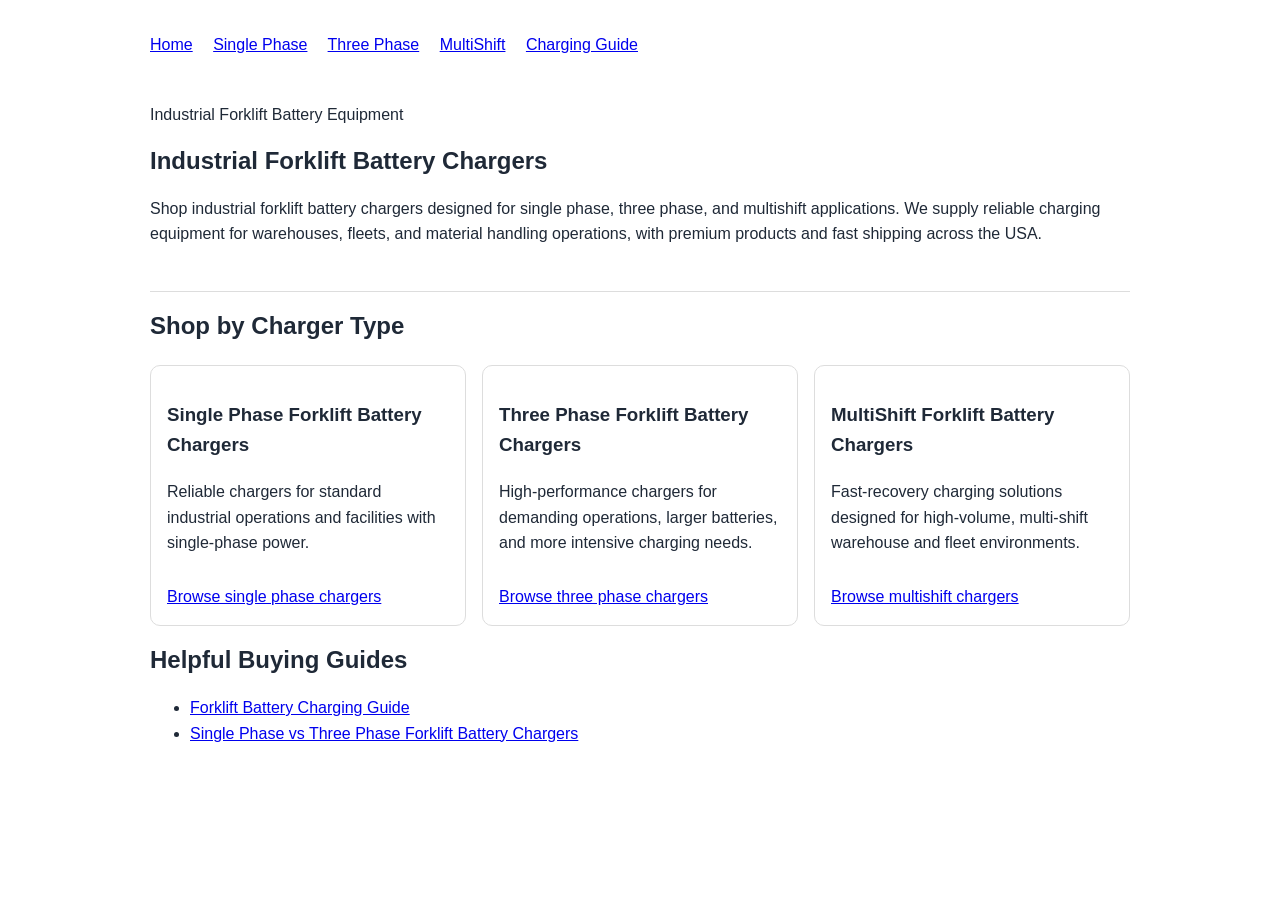
==== index.html @ 3c58dee1 "Add SEO demo pages for forklift site" ====
<!doctype html>
<html lang="en">
<head>
  <meta charset="utf-8">
  <meta name="viewport" content="width=device-width, initial-scale=1">
  <title>Forklift Battery Chargers | Industrial Charging Equipment</title>
  <meta name="description" content="Industrial forklift battery chargers for warehouses and material-handling fleets. Single-phase, three-phase, and multishift chargers shipped fast across the USA.">
  <link rel="canonical" href="https://tyc0on.github.io/forklift/">
  <style>
    body{font-family:Arial,sans-serif;max-width:980px;margin:0 auto;padding:32px;line-height:1.6;color:#1f2937}nav a{margin-right:16px}h1,h2{line-height:1.2}.hero{padding:28px 0;border-bottom:1px solid #ddd}.cards{display:grid;grid-template-columns:repeat(auto-fit,minmax(240px,1fr));gap:16px;margin-top:24px}.card{border:1px solid #ddd;border-radius:10px;padding:16px}.cta{display:inline-block;margin-top:12px}
  </style>
</head>
<body>
  <nav>
    <a href="./">Home</a>
    <a href="single-phase.html">Single Phase</a>
    <a href="three-phase.html">Three Phase</a>
    <a href="multishift-chargers.html">MultiShift</a>
    <a href="forklift-battery-charging.html">Charging Guide</a>
  </nav>
  <section class="hero">
    <p>Industrial Forklift Battery Equipment</p>
    <h1>Industrial Forklift Battery Chargers</h1>
    <p>Shop industrial forklift battery chargers designed for single phase, three phase, and multishift applications. We supply reliable charging equipment for warehouses, fleets, and material handling operations, with premium products and fast shipping across the USA.</p>
  </section>
  <h2>Shop by Charger Type</h2>
  <div class="cards">
    <div class="card"><h3>Single Phase Forklift Battery Chargers</h3><p>Reliable chargers for standard industrial operations and facilities with single-phase power.</p><a class="cta" href="single-phase.html">Browse single phase chargers</a></div>
    <div class="card"><h3>Three Phase Forklift Battery Chargers</h3><p>High-performance chargers for demanding operations, larger batteries, and more intensive charging needs.</p><a class="cta" href="three-phase.html">Browse three phase chargers</a></div>
    <div class="card"><h3>MultiShift Forklift Battery Chargers</h3><p>Fast-recovery charging solutions designed for high-volume, multi-shift warehouse and fleet environments.</p><a class="cta" href="multishift-chargers.html">Browse multishift chargers</a></div>
  </div>
  <h2>Helpful Buying Guides</h2>
  <ul>
    <li><a href="forklift-battery-charging.html">Forklift Battery Charging Guide</a></li>
    <li><a href="single-phase-vs-three-phase.html">Single Phase vs Three Phase Forklift Battery Chargers</a></li>
  </ul>
</body>
</html>
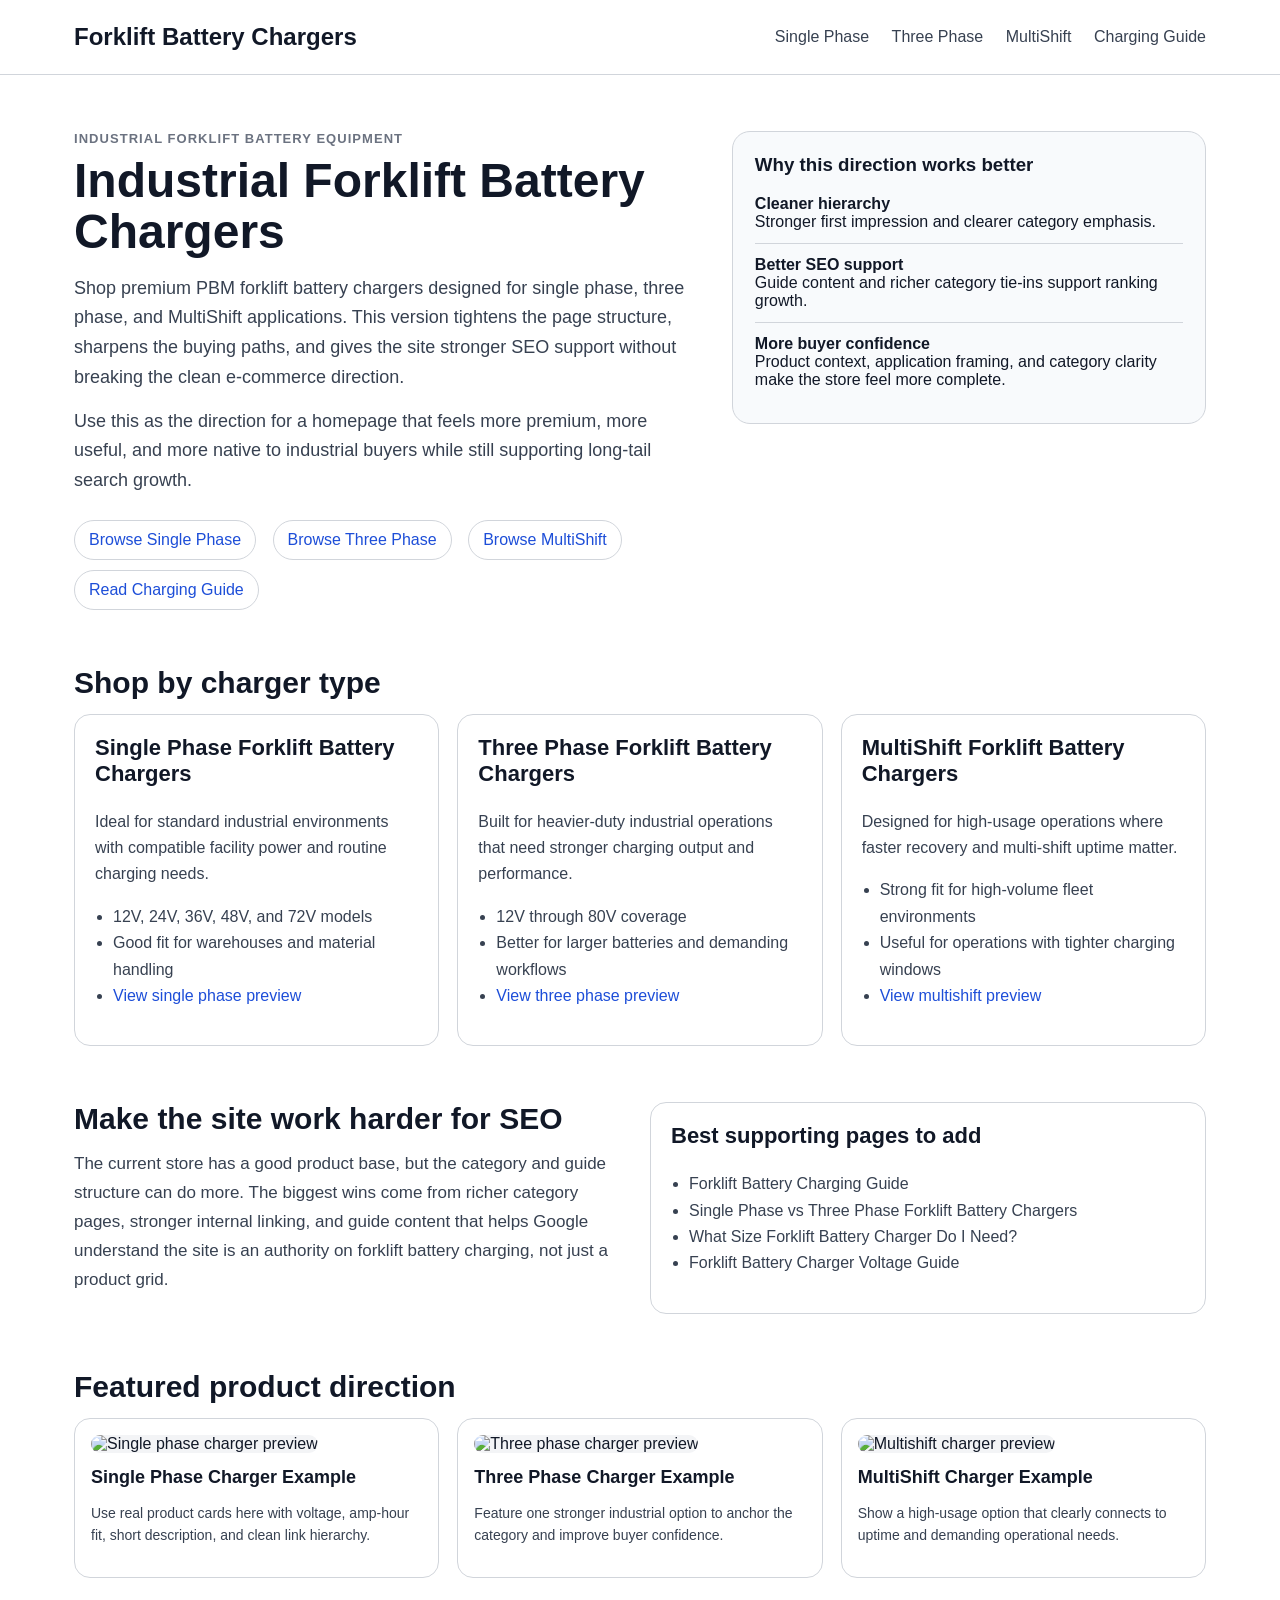
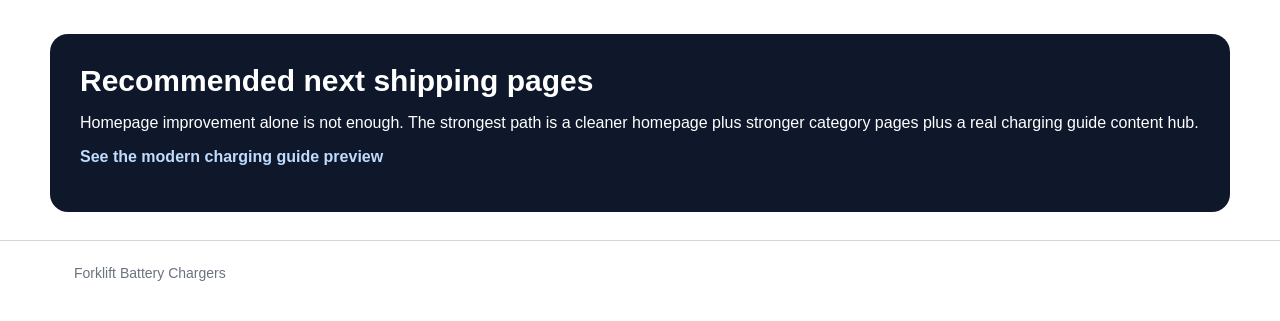
==== commit 1a1002d6: "Add modern homepage and category preview pass with SEO direction" ====
--- a/index.html
+++ b/index.html
@@ -3,36 +3,111 @@
 <head>
   <meta charset="utf-8">
   <meta name="viewport" content="width=device-width, initial-scale=1">
-  <title>Forklift Battery Chargers | Industrial Charging Equipment</title>
-  <meta name="description" content="Industrial forklift battery chargers for warehouses and material-handling fleets. Single-phase, three-phase, and multishift chargers shipped fast across the USA.">
+  <title>Industrial Forklift Battery Chargers | Single & Three Phase | PBM</title>
+  <meta name="description" content="Shop premium PBM forklift battery chargers including single phase, three phase, and MultiShift models from 12 Volt to 80 Volt. Reliable industrial charging solutions shipped across the USA.">
   <link rel="canonical" href="https://tyc0on.github.io/forklift/">
   <style>
-    body{font-family:Arial,sans-serif;max-width:980px;margin:0 auto;padding:32px;line-height:1.6;color:#1f2937}nav a{margin-right:16px}h1,h2{line-height:1.2}.hero{padding:28px 0;border-bottom:1px solid #ddd}.cards{display:grid;grid-template-columns:repeat(auto-fit,minmax(240px,1fr));gap:16px;margin-top:24px}.card{border:1px solid #ddd;border-radius:10px;padding:16px}.cta{display:inline-block;margin-top:12px}
+    :root{--text:#111827;--muted:#4b5563;--line:#d1d5db;--accent:#0f172a;--soft:#f8fafc;--link:#1d4ed8}
+    *{box-sizing:border-box}body{margin:0;font-family:Arial,Helvetica,sans-serif;color:var(--text);background:#fff}
+    a{color:var(--link);text-decoration:none}a:hover{text-decoration:underline}.wrap{max-width:1180px;margin:0 auto;padding:0 24px}
+    header{border-bottom:1px solid var(--line);background:#fff;position:sticky;top:0;z-index:20}.top{display:flex;align-items:center;justify-content:space-between;height:74px}.brand{font-size:24px;font-weight:700;color:#111827}nav a{margin-left:18px;color:#374151}
+    .hero{padding:56px 0 28px}.hero-grid{display:grid;grid-template-columns:1.25fr .95fr;gap:34px;align-items:start}.eyebrow{font-size:13px;letter-spacing:.08em;text-transform:uppercase;color:#6b7280;font-weight:700}.hero h1{font-size:48px;line-height:1.06;margin:10px 0 16px}.hero p{font-size:18px;line-height:1.65;color:#374151;margin:0 0 14px}.panel{background:var(--soft);border:1px solid var(--line);border-radius:18px;padding:22px}.panel h3{margin-top:0}.stat{padding:12px 0;border-top:1px solid var(--line)}.stat:first-of-type{border-top:0;padding-top:0}
+    .section{padding:28px 0}.section h2{font-size:30px;margin:0 0 14px}.section p.lead{font-size:17px;line-height:1.7;color:#374151;margin:0}
+    .grid-3{display:grid;grid-template-columns:repeat(3,1fr);gap:18px}.card{border:1px solid var(--line);border-radius:16px;padding:20px;background:#fff}.card h3{margin-top:0;font-size:22px}.card p{line-height:1.65;color:#374151}.card ul{padding-left:18px;color:#374151;line-height:1.65}
+    .featured{display:grid;grid-template-columns:repeat(3,1fr);gap:18px}.product{border:1px solid var(--line);border-radius:16px;padding:16px;background:#fff}.product img{width:100%;height:180px;object-fit:cover;border-radius:12px;background:#f3f4f6}.product h4{font-size:18px;margin:14px 0 10px}.product p{font-size:14px;line-height:1.6;color:#374151}
+    .split{display:grid;grid-template-columns:1fr 1fr;gap:20px}.cta{background:#0f172a;color:#fff;border-radius:18px;padding:30px}.cta a{color:#bfdbfe;font-weight:700}.pill-links a{display:inline-block;margin:10px 12px 0 0;padding:10px 14px;border:1px solid var(--line);border-radius:999px}
+    footer{border-top:1px solid var(--line);padding:24px 0 40px;color:#6b7280;font-size:14px}
+    @media (max-width: 960px){.hero-grid,.grid-3,.featured,.split{grid-template-columns:1fr}nav{display:none}.hero h1{font-size:38px}}
   </style>
 </head>
 <body>
-  <nav>
-    <a href="./">Home</a>
-    <a href="single-phase.html">Single Phase</a>
-    <a href="three-phase.html">Three Phase</a>
-    <a href="multishift-chargers.html">MultiShift</a>
-    <a href="forklift-battery-charging.html">Charging Guide</a>
-  </nav>
-  <section class="hero">
-    <p>Industrial Forklift Battery Equipment</p>
-    <h1>Industrial Forklift Battery Chargers</h1>
-    <p>Shop industrial forklift battery chargers designed for single phase, three phase, and multishift applications. We supply reliable charging equipment for warehouses, fleets, and material handling operations, with premium products and fast shipping across the USA.</p>
-  </section>
-  <h2>Shop by Charger Type</h2>
-  <div class="cards">
-    <div class="card"><h3>Single Phase Forklift Battery Chargers</h3><p>Reliable chargers for standard industrial operations and facilities with single-phase power.</p><a class="cta" href="single-phase.html">Browse single phase chargers</a></div>
-    <div class="card"><h3>Three Phase Forklift Battery Chargers</h3><p>High-performance chargers for demanding operations, larger batteries, and more intensive charging needs.</p><a class="cta" href="three-phase.html">Browse three phase chargers</a></div>
-    <div class="card"><h3>MultiShift Forklift Battery Chargers</h3><p>Fast-recovery charging solutions designed for high-volume, multi-shift warehouse and fleet environments.</p><a class="cta" href="multishift-chargers.html">Browse multishift chargers</a></div>
-  </div>
-  <h2>Helpful Buying Guides</h2>
-  <ul>
-    <li><a href="forklift-battery-charging.html">Forklift Battery Charging Guide</a></li>
-    <li><a href="single-phase-vs-three-phase.html">Single Phase vs Three Phase Forklift Battery Chargers</a></li>
-  </ul>
+  <header>
+    <div class="wrap top">
+      <div class="brand">Forklift Battery Chargers</div>
+      <nav>
+        <a href="single-phase-modern.html">Single Phase</a>
+        <a href="three-phase-modern.html">Three Phase</a>
+        <a href="multishift-modern.html">MultiShift</a>
+        <a href="forklift-battery-charging-modern.html">Charging Guide</a>
+      </nav>
+    </div>
+  </header>
+
+  <main>
+    <section class="hero">
+      <div class="wrap hero-grid">
+        <div>
+          <div class="eyebrow">Industrial forklift battery equipment</div>
+          <h1>Industrial Forklift Battery Chargers</h1>
+          <p>Shop premium PBM forklift battery chargers designed for single phase, three phase, and MultiShift applications. This version tightens the page structure, sharpens the buying paths, and gives the site stronger SEO support without breaking the clean e-commerce direction.</p>
+          <p>Use this as the direction for a homepage that feels more premium, more useful, and more native to industrial buyers while still supporting long-tail search growth.</p>
+          <div class="pill-links">
+            <a href="single-phase-modern.html">Browse Single Phase</a>
+            <a href="three-phase-modern.html">Browse Three Phase</a>
+            <a href="multishift-modern.html">Browse MultiShift</a>
+            <a href="forklift-battery-charging-modern.html">Read Charging Guide</a>
+          </div>
+        </div>
+        <aside class="panel">
+          <h3>Why this direction works better</h3>
+          <div class="stat"><strong>Cleaner hierarchy</strong><br><span>Stronger first impression and clearer category emphasis.</span></div>
+          <div class="stat"><strong>Better SEO support</strong><br><span>Guide content and richer category tie-ins support ranking growth.</span></div>
+          <div class="stat"><strong>More buyer confidence</strong><br><span>Product context, application framing, and category clarity make the store feel more complete.</span></div>
+        </aside>
+      </div>
+    </section>
+
+    <section class="section">
+      <div class="wrap">
+        <h2>Shop by charger type</h2>
+        <div class="grid-3">
+          <div class="card"><h3>Single Phase Forklift Battery Chargers</h3><p>Ideal for standard industrial environments with compatible facility power and routine charging needs.</p><ul><li>12V, 24V, 36V, 48V, and 72V models</li><li>Good fit for warehouses and material handling</li><li><a href="single-phase-modern.html">View single phase preview</a></li></ul></div>
+          <div class="card"><h3>Three Phase Forklift Battery Chargers</h3><p>Built for heavier-duty industrial operations that need stronger charging output and performance.</p><ul><li>12V through 80V coverage</li><li>Better for larger batteries and demanding workflows</li><li><a href="three-phase-modern.html">View three phase preview</a></li></ul></div>
+          <div class="card"><h3>MultiShift Forklift Battery Chargers</h3><p>Designed for high-usage operations where faster recovery and multi-shift uptime matter.</p><ul><li>Strong fit for high-volume fleet environments</li><li>Useful for operations with tighter charging windows</li><li><a href="multishift-modern.html">View multishift preview</a></li></ul></div>
+        </div>
+      </div>
+    </section>
+
+    <section class="section">
+      <div class="wrap split">
+        <div>
+          <h2>Make the site work harder for SEO</h2>
+          <p class="lead">The current store has a good product base, but the category and guide structure can do more. The biggest wins come from richer category pages, stronger internal linking, and guide content that helps Google understand the site is an authority on forklift battery charging, not just a product grid.</p>
+        </div>
+        <div class="card">
+          <h3>Best supporting pages to add</h3>
+          <ul>
+            <li>Forklift Battery Charging Guide</li>
+            <li>Single Phase vs Three Phase Forklift Battery Chargers</li>
+            <li>What Size Forklift Battery Charger Do I Need?</li>
+            <li>Forklift Battery Charger Voltage Guide</li>
+          </ul>
+        </div>
+      </div>
+    </section>
+
+    <section class="section">
+      <div class="wrap">
+        <h2>Featured product direction</h2>
+        <div class="featured">
+          <div class="product"><img alt="Single phase charger preview" src="https://images.unsplash.com/photo-1581092918484-8313b98c1a5a?auto=format&fit=crop&w=900&q=80"><h4>Single Phase Charger Example</h4><p>Use real product cards here with voltage, amp-hour fit, short description, and clean link hierarchy.</p></div>
+          <div class="product"><img alt="Three phase charger preview" src="https://images.unsplash.com/photo-1565793298595-6a879b1d9492?auto=format&fit=crop&w=900&q=80"><h4>Three Phase Charger Example</h4><p>Feature one stronger industrial option to anchor the category and improve buyer confidence.</p></div>
+          <div class="product"><img alt="Multishift charger preview" src="https://images.unsplash.com/photo-1586528116311-ad8dd3c8310d?auto=format&fit=crop&w=900&q=80"><h4>MultiShift Charger Example</h4><p>Show a high-usage option that clearly connects to uptime and demanding operational needs.</p></div>
+        </div>
+      </div>
+    </section>
+
+    <section class="section">
+      <div class="wrap cta">
+        <h2>Recommended next shipping pages</h2>
+        <p>Homepage improvement alone is not enough. The strongest path is a cleaner homepage plus stronger category pages plus a real charging guide content hub.</p>
+        <p><a href="forklift-battery-charging-modern.html">See the modern charging guide preview</a></p>
+      </div>
+    </section>
+  </main>
+
+  <footer>
+    <div class="wrap">Forklift Battery Chargers</div>
+  </footer>
 </body>
 </html>
